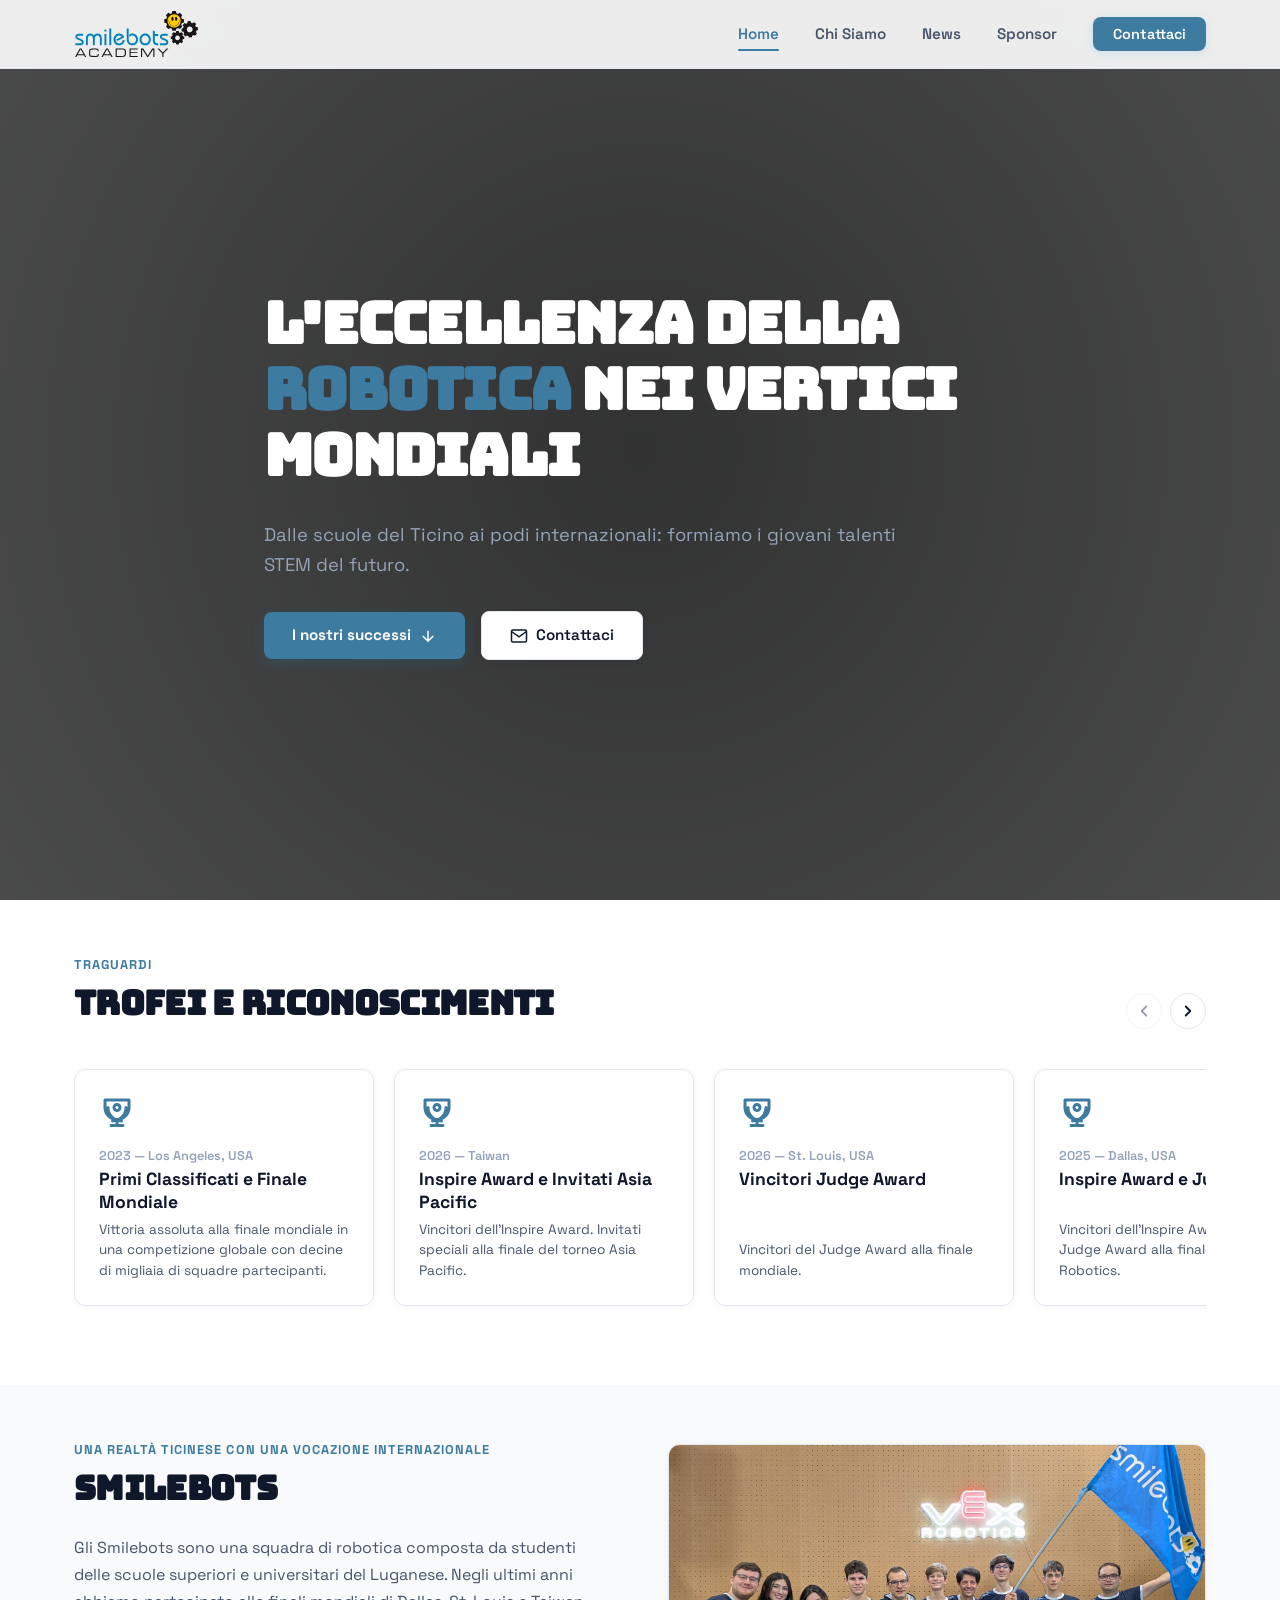
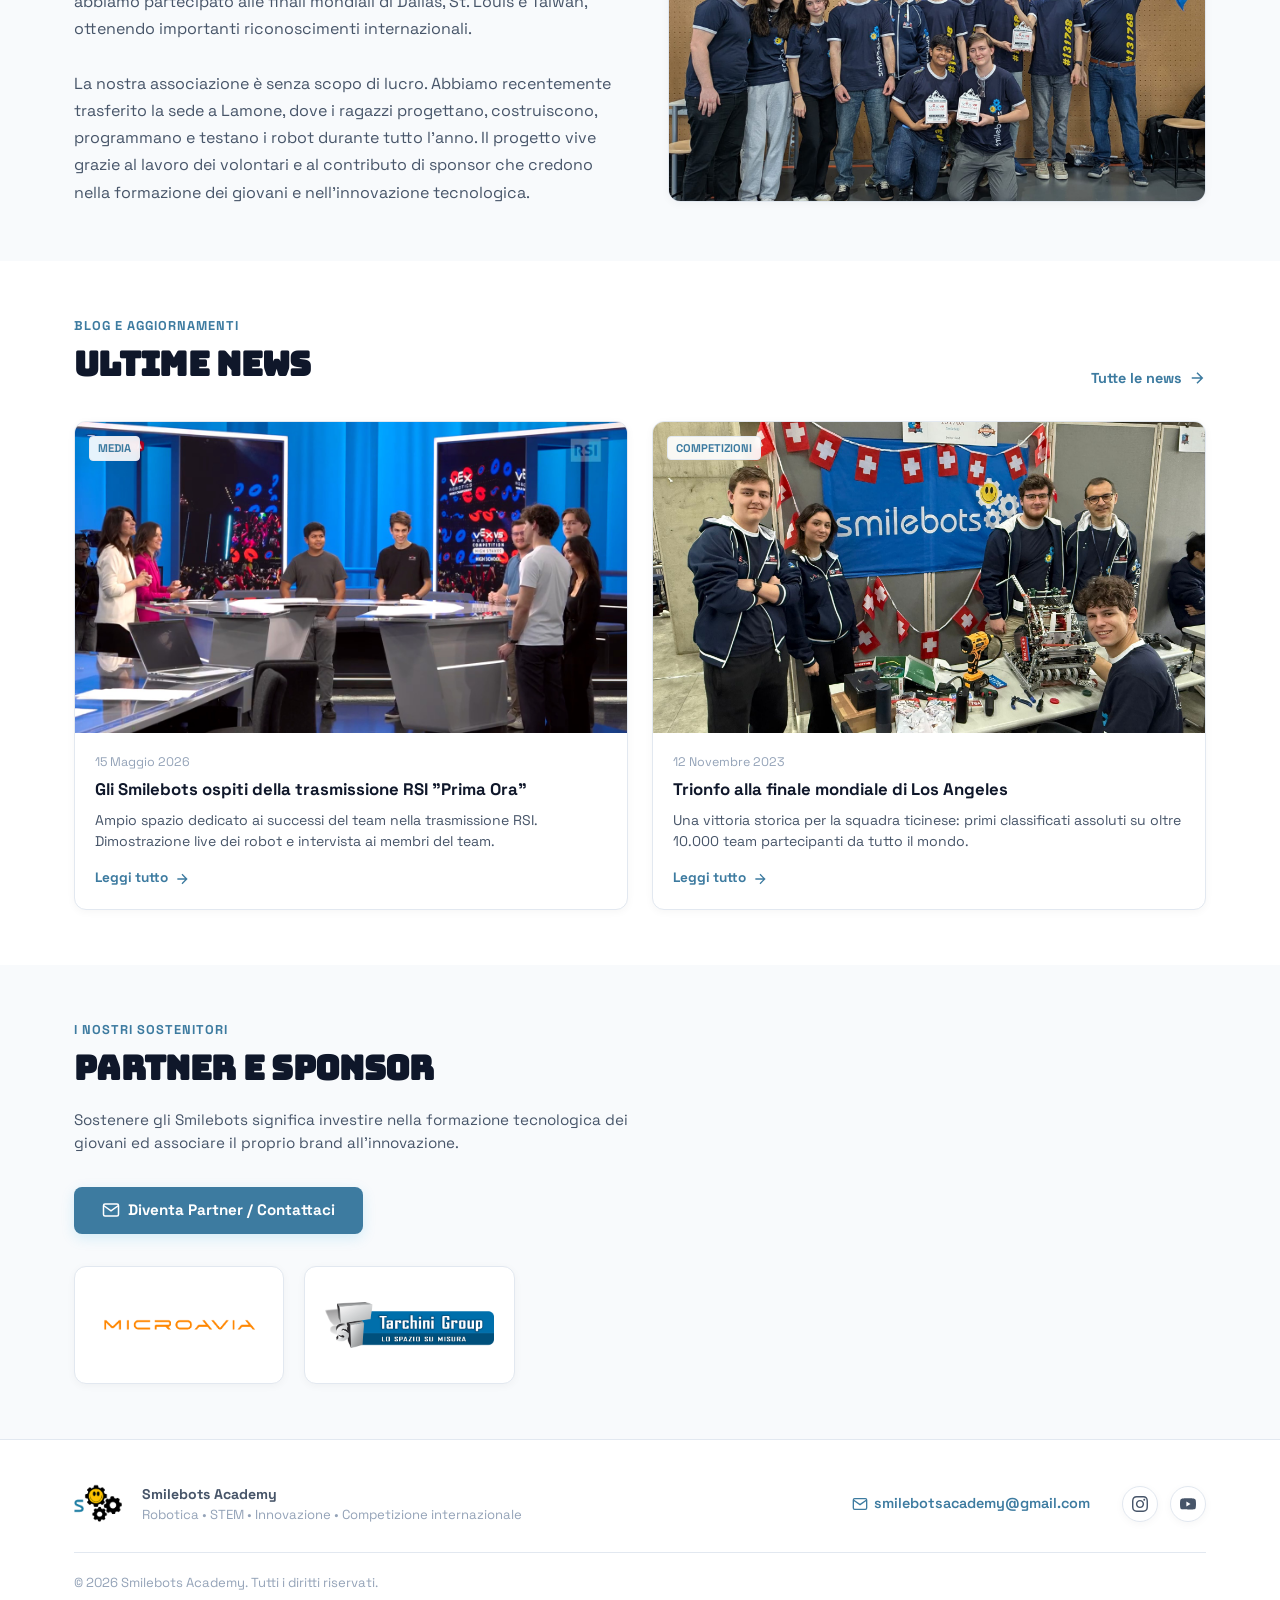
==== index.html @ 6825c9f3 "initial commit" ====
<!-- ==========================================================================================================================================
  ____            _ _      _           _            _                 _                      
 / ___| _ __ ___ (_) | ___| |__   ___ | |_ ___     / \   ___ __ _  __| | ___ _ __ ___  _   _ 
 \___ \| '_ ` _ \| | |/ _ \ '_ \ / _ \| __/ __|   / _ \ / __/ _` |/ _` |/ _ \ '_ ` _ \| | | |
  ___) | | | | | | | |  __/ |_) | (_) | |_\__ \  / ___ \ (_| (_| | (_| |  __/ | | | | | |_| |
 |____/|_| |_| |_|_|_|\___|_.__/ \___/ \__|___/ /_/   \_\___\__,_|\__,_|\___|_| |_| |_|\__, |
                                                                                       |___/ 
                                                                                                                                                  
======================================================================================================== DESIGN | © Smilebots Academy ========= -->

<!DOCTYPE html>
<html lang="it">
<head>
  <meta charset="UTF-8">
  <meta name="viewport" content="width=device-width, initial-scale=1.0">
  <title>Smilebots Academy</title>
  <meta name="description" content="Accademia di robotica competitiva e formazione STEM in Ticino, Svizzera. Campioni mondiali VEX Robotics.">
  <link rel="stylesheet" href="style/style.css">
  <link rel="preconnect" href="https://fonts.googleapis.com">
  <link rel="preconnect" href="https://fonts.gstatic.com" crossorigin>
  <link href="https://fonts.googleapis.com/css2?family=Bungee&family=Space+Grotesk:wght@300..700&display=swap" rel="stylesheet">
</head>
<body data-page="home">

  <!-- Header Navigation -->
  <header class="header">
    <div class="container nav-container">
      <a href="/" class="logo">
        <img src="src/smilebots_academy_logo.svg" alt="Smilebots Academy Logo" class="header-logo-img" />
      </a>

      <nav>
        <ul class="nav-menu">
          <li><a href="/" class="nav-link active">Home</a></li>
          <li><a href="#chi-siamo" class="nav-link">Chi Siamo</a></li>
          <li><a href="/news" class="nav-link">News</a></li>
          <li><a href="#sponsors" class="nav-link">Sponsor</a></li>
          <li><a href="mailto:smilebotsacademy@gmail.com" class="nav-cta">Contattaci</a></li>
        </ul>
      </nav>

      <button class="mobile-toggle" aria-label="Menu">
        <span></span>
        <span></span>
        <span></span>
      </button>
    </div>
  </header>

  <!-- Hero -->
  <section class="hero">
    <div class="hero-video-wrapper">
      <video class="hero-video" autoplay loop muted playsinline poster="data:image/svg+xml;charset=UTF-8,%3Csvg xmlns='http://www.w3.org/2000/svg' width='1920' height='1080' viewBox='0 0 1920 1080'%3E%3Crect width='1920' height='1080' fill='%23f8fafc'/%3E%3C/svg%3E">
        <source src="/src/video/smilebots_hero.mp4" type="video/mp4">
      </video>
      <div class="hero-overlay"></div>
    </div>

    <div class="container hero-content">
      <h1 class="hero-title">
        L'eccellenza della <span class="highlight">Robotica</span> nei vertici mondiali
      </h1>
      <p class="hero-description">
        Dalle scuole del Ticino ai podi internazionali: formiamo i giovani talenti STEM del futuro.
      </p>
      <div class="hero-actions">
        <a href="#achievements" class="btn-primary">
          I nostri successi
          <svg viewBox="0 0 24 24" width="18" height="18" fill="none" stroke="currentColor" stroke-width="2"><path d="M12 5v14M5 12l7 7 7-7"/></svg>
        </a>
        <a href="mailto:smilebotsacademy@gmail.com" class="btn-secondary" style="display: inline-flex; align-items: center; gap: 8px;">
          <svg viewBox="0 0 24 24" width="18" height="18" fill="none" stroke="currentColor" stroke-width="2"><path d="M4 4h16c1.1 0 2 .9 2 2v12c0 1.1-.9 2-2 2H4c-1.1 0-2-.9-2-2V6c0-1.1.9-2 2-2z"/><polyline points="22,6 12,13 2,6"/></svg>
          Contattaci
        </a>
      </div>
    </div>
  </section>

  <!-- Achievements section -->
  <section id="achievements" class="section">
    <div class="container">
      <div class="section-header">
        <span class="section-subtitle">Traguardi</span>
        <div class="section-title-wrap">
          <h2 class="section-title">Trofei e Riconoscimenti</h2>
          <div class="achievements-nav">
            <button class="achievements-arrow-btn" id="achievements-prev" aria-label="Scorri a sinistra" title="Precedente">
              <svg viewBox="0 0 24 24" width="18" height="18" fill="none" stroke="currentColor" stroke-width="2.5" stroke-linecap="round" stroke-linejoin="round"><path d="M15 18l-6-6 6-6"/></svg>
            </button>
            <button class="achievements-arrow-btn" id="achievements-next" aria-label="Scorri a destra" title="Successivo">
              <svg viewBox="0 0 24 24" width="18" height="18" fill="none" stroke="currentColor" stroke-width="2.5" stroke-linecap="round" stroke-linejoin="round"><path d="M9 18l6-6-6-6"/></svg>
            </button>
          </div>
        </div>
      </div>

      <div class="achievements-scroll-wrapper">
        <div class="achievements-track" id="achievements-track">
          <!-- Dynamic rendering from content/results.json -->
          <p style="color: var(--text-muted);">Caricamento risultati in corso...</p>
        </div>
      </div>
    </div>
  </section>

  <!-- About section -->
  <section id="chi-siamo" class="section" style="background: var(--bg-subtle);">
    <div class="container">
      <div class="about-grid">
        <div class="about-content">
          <span class="section-subtitle">Una realtà ticinese con una vocazione internazionale</span>
          <h2 class="section-title">Smilebots</h2>
          <p class="about-description">
            Gli Smilebots sono una squadra di robotica composta da studenti delle scuole superiori e universitari del Luganese. Negli ultimi anni abbiamo partecipato alle finali mondiali di Dallas, St. Louis e Taiwan, ottenendo importanti riconoscimenti internazionali.<br><br>La nostra associazione è senza scopo di lucro. Abbiamo recentemente trasferito la sede a Lamone, dove i ragazzi progettano, costruiscono, programmano e testano i robot durante tutto l'anno. Il progetto vive grazie al lavoro dei volontari e al contributo di sponsor che credono nella formazione dei giovani e nell'innovazione tecnologica.
          </p>
        </div>
        <div class="about-image-wrap">
          <img src="src/team_photo.jpg" alt="Smilebots Team" class="about-image" loading="lazy">
        </div>
      </div>
    </div>
  </section>

  <!-- News section -->
  <section id="news" class="section">
    <div class="container">
      <div class="section-header">
        <span class="section-subtitle">Blog e Aggiornamenti</span>
        <div class="section-title-wrap">
          <h2 class="section-title">Ultime News</h2>
          <a href="/news" class="section-link">
            Tutte le news
            <svg viewBox="0 0 24 24" width="18" height="18" fill="none" stroke="currentColor" stroke-width="2"><path d="M5 12h14M12 5l7 7-7 7"/></svg>
          </a>
        </div>
      </div>

      <div class="news-grid" id="news-grid">
        <!-- Dynamic rendering from content/news.json (Max 3) -->
        <p style="color: var(--text-muted);">Caricamento notizie...</p>
      </div>
    </div>
  </section>

  <!-- Sponsors section -->
  <section id="sponsors" class="section" style="background: var(--bg-subtle);">
    <div class="container">
      <div class="section-header">
        <span class="section-subtitle">I Nostri Sostenitori</span>
        <h2 class="section-title">Partner e Sponsor</h2>
        <p style="color: var(--text-muted); max-width: 580px; margin: 1rem 0 2rem 0; font-size: 0.95rem;">
          Sostenere gli Smilebots significa investire nella formazione tecnologica dei giovani ed associare il proprio brand all'innovazione.
        </p>
        <a href="mailto:smilebotsacademy@gmail.com" class="btn-primary" style="display: inline-flex; align-items: center; gap: 8px;">
          <svg viewBox="0 0 24 24" width="18" height="18" fill="none" stroke="currentColor" stroke-width="2"><path d="M4 4h16c1.1 0 2 .9 2 2v12c0 1.1-.9 2-2 2H4c-1.1 0-2-.9-2-2V6c0-1.1.9-2 2-2z"/><polyline points="22,6 12,13 2,6"/></svg>
          Diventa Partner / Contattaci
        </a>
      </div>

      <div class="sponsors-grid" id="sponsors-grid">
        <!-- Dynamic rendering from content/sponsors.json -->
        <p style="color: var(--text-muted); text-align: center; grid-column: 1/-1;">Caricamento sponsor...</p>
      </div>
    </div>
  </section>

  <!-- Footer -->
  <footer id="contatti" class="footer">
    <div class="container">
      <div class="footer-content">
        <div class="footer-left">
          <img src="src/smilebots_academy_logo_s.png" alt="Smilebots Academy Logo" class="footer-logo-img" />
          <div class="footer-info">
            <p><strong>Smilebots Academy</strong></p>
            <p style="font-size: 0.82rem; color: var(--text-dim);">Robotica • STEM • Innovazione • Competizione internazionale</p>
          </div>
        </div>

        <div class="footer-right">
          <a href="mailto:smilebotsacademy@gmail.com" style="display:inline-flex; align-items:center; gap:6px; font-weight:600; font-size:0.9rem; color:var(--primary-blue); margin-right:1rem;">
            <svg viewBox="0 0 24 24" width="16" height="16" fill="none" stroke="currentColor" stroke-width="2"><path d="M4 4h16c1.1 0 2 .9 2 2v12c0 1.1-.9 2-2 2H4c-1.1 0-2-.9-2-2V6c0-1.1.9-2 2-2z"/><polyline points="22,6 12,13 2,6"/></svg>
            smilebotsacademy@gmail.com
          </a>

          <div class="social-icons">
            <a href="https://www.instagram.com/smilebots_13176a/" target="_blank" rel="noopener" class="social-icon" aria-label="Instagram" title="Instagram">
              <svg viewBox="0 0 24 24"><path d="M12 2.163c3.204 0 3.584.012 4.85.07 3.252.148 4.771 1.691 4.919 4.919.058 1.265.069 1.645.069 4.849 0 3.205-.012 3.584-.069 4.849-.149 3.225-1.664 4.771-4.919 4.919-1.266.058-1.644.07-4.85.07-3.204 0-3.584-.012-4.849-.07-3.26-.149-4.771-1.699-4.919-4.92-.058-1.265-.07-1.644-.07-4.849 0-3.204.013-3.583.07-4.849.149-3.227 1.664-4.771 4.919-4.919 1.266-.057 1.645-.069 4.849-.069zm0-2.163c-3.259 0-3.667.014-4.947.072-4.358.2-6.78 2.618-6.98 6.98-.059 1.281-.073 1.689-.073 4.948 0 3.259.014 3.668.072 4.948.2 4.358 2.618 6.78 6.98 6.98 1.281.058 1.689.072 4.948.072 3.259 0 3.668-.014 4.948-.072 4.354-.2 6.782-2.618 6.979-6.98.059-1.28.073-1.689.073-4.948 0-3.259-.014-3.667-.072-4.947-.196-4.354-2.617-6.78-6.979-6.98-1.281-.059-1.69-.073-4.949-.073zm0 5.838c-3.403 0-6.162 2.759-6.162 6.162s2.759 6.163 6.162 6.163 6.162-2.759 6.162-6.163c0-3.403-2.759-6.162-6.162-6.162zm0 10.162c-2.209 0-4-1.79-4-4 0-2.209 1.791-4 4-4s4 1.791 4 4c0 2.21-1.791 4-4 4zm6.406-11.845c-.796 0-1.441.645-1.441 1.44s.645 1.44 1.441 1.44c.795 0 1.439-.645 1.439-1.44s-.644-1.44-1.439-1.44z"/></svg>
            </a>
            <a href="https://www.youtube.com/@smilebots4177" target="_blank" rel="noopener" class="social-icon" aria-label="YouTube" title="YouTube">
              <svg viewBox="0 0 24 24"><path d="M23.498 6.186a3.016 3.016 0 0 0-2.122-2.136C19.505 3.545 12 3.545 12 3.545s-7.505 0-9.377.505A3.017 3.017 0 0 0 .502 6.186C0 8.07 0 12 0 12s0 3.93.502 5.814a3.016 3.016 0 0 0 2.122 2.136c1.871.505 9.376.505 9.376.505s7.505 0 9.377-.505a3.015 3.015 0 0 0 2.122-2.136C24 15.93 24 12 24 12s0-3.93-.502-5.814zM9.545 15.568V8.432L15.818 12l-6.273 3.568z"/></svg>
            </a>
          </div>
        </div>
      </div>

      <div class="footer-bottom">
        <p>© <span id="copyright-year">2026</span> Smilebots Academy. Tutti i diritti riservati.</p>
      </div>
    </div>
  </footer>

  <!-- News Popup Modal -->
  <dialog id="news-modal" class="modal-dialog">
    <div class="modal-content">
      <button class="modal-close-btn" aria-label="Chiudi">&times;</button>
      <img id="modal-img" src="" alt="" class="modal-header-img" />
      <div class="modal-body">
        <div class="modal-meta">
          <span id="modal-category" class="modal-tag"></span>
          <span id="modal-date" class="modal-date"></span>
        </div>
        <h2 id="modal-title" class="modal-title"></h2>
        <div id="modal-text" class="modal-text"></div>
      </div>
    </div>
  </dialog>

  <script src="scripts/main.js"></script>
</body>
</html>
---- style/style.css ----
:root {
  --primary-blue: #3d7ba0;
  --primary-blue-glow: rgba(0, 163, 224, 0.15);
  
  --bg-page: #ffffff;
  --bg-subtle: #f8fafc;
  --bg-card: #ffffff;
  --bg-nav: rgba(255, 255, 255, 0.9);
  
  --text-main: #0f172a;
  --text-muted: #475569;
  --text-dim: #94a3b8;
  
  --border-color: #e2e8f0;
  --border-highlight: #00a3e0;
  --shadow-sm: 0 2px 8px rgba(0, 0, 0, 0.04);
  --shadow-md: 0 6px 16px rgba(0, 0, 0, 0.06);
  
  --font-family: 'Space Grotesk', -apple-system, BlinkMacSystemFont, "Segoe UI", Roboto, Helvetica, Arial, sans-serif;
  --title-font: 'Bungee', -apple-system, BlinkMacSystemFont, "Segoe UI", Roboto, Helvetica, Arial, sans-serif;
  --transition-fast: 0.2s cubic-bezier(0.16, 1, 0.3, 1);
  --transition-normal: 0.3s cubic-bezier(0.16, 1, 0.3, 1);
  --radius-sm: 8px;
  --radius-md: 12px;
  --radius-lg: 20px;
  --container-max: 1180px;
}

*, *::before, *::after {
  box-sizing: border-box;
  margin: 0;
  padding: 0;
}

html {
  scroll-behavior: smooth;
  font-family: var(--font-family);
  background-color: var(--bg-page);
  color: var(--text-main);
  line-height: 1.5;
  -webkit-font-smoothing: antialiased;
}

body {
  min-height: 100vh;
  display: flex;
  flex-direction: column;
  overflow-x: hidden;
}

body.modal-open {
  overflow: hidden;
}

a {
  color: inherit;
  text-decoration: none;
}

img, video {
  max-width: 100%;
  height: auto;
  display: block;
}

button {
  font-family: inherit;
  cursor: pointer;
  border: none;
  background: none;
}

::selection {
  background: var(--primary-blue);
  color: #ffffff;
  text-shadow: none;
}

.container {
  max-width: var(--container-max);
  margin: 0 auto;
  padding: 0 1.5rem;
  width: 100%;
}

/* Header & Navbar */
.header {
  position: fixed;
  top: 0;
  left: 0;
  width: 100%;
  z-index: 1000;
  background: var(--bg-nav);
  backdrop-filter: blur(12px);
  -webkit-backdrop-filter: blur(12px);
  border-bottom: 1px solid var(--border-color);
  transition: all var(--transition-fast);
}

.nav-container {
  display: flex;
  align-items: center;
  justify-content: space-between;
  height: 68px;
}

.header-logo-img {
  height: 48px;
  width: auto;
  object-fit: contain;
}

.nav-menu {
  display: flex;
  align-items: center;
  gap: 2.25rem;
  list-style: none;
}

.nav-link {
  font-size: 0.95rem;
  font-weight: 600;
  color: var(--text-muted);
  transition: color var(--transition-fast);
  padding: 0.5rem 0;
  position: relative;
}

.nav-link:hover,
.nav-link.active {
  color: var(--primary-blue);
}

.nav-link.active::after {
  content: '';
  position: absolute;
  bottom: 0;
  left: 0;
  width: 100%;
  height: 2px;
  background-color: var(--primary-blue);
  border-radius: 2px;
}

.nav-cta {
  padding: 0.5rem 1.25rem;
  border-radius: var(--radius-sm);
  background: var(--primary-blue);
  color: #ffffff;
  font-weight: 600;
  font-size: 0.9rem;
  transition: all var(--transition-fast);
  box-shadow: 0 2px 8px var(--primary-blue-glow);
}

.nav-cta:hover {
  background: #008cc2;
}

/* Mobile Nav Toggle */
.mobile-toggle {
  display: none;
  flex-direction: column;
  gap: 5px;
  padding: 6px;
}

.mobile-toggle span {
  width: 22px;
  height: 2px;
  background-color: var(--text-main);
  border-radius: 2px;
}

/* Hero section */
.hero {
  position: relative;
  min-height: 100vh;
  display: flex;
  align-items: center;
  justify-content: center;
  padding: 100px 0 50px;
  overflow: hidden;
  background-color: var(--bg-subtle);
}

.hero-video-wrapper {
  position: absolute;
  top: 0;
  left: 0;
  width: 100%;
  height: 100%;
  z-index: 1;
}

.hero-video {
  width: 100%;
  height: 100%;
  object-fit: cover;
}

.hero-overlay {
  position: absolute;
  top: 0;
  left: 0;
  width: 100%;
  height: 100%;
  background: radial-gradient(circle at center, rgba(0, 0, 0, 0.8) 0%, rgba(0, 0, 0, 0.7) 100%);
  z-index: 2;
}

.hero-content {
  position: relative;
  z-index: 3;
  text-align: left;
  max-width: 800px;
  margin: 0 auto;
}

.hero-title {
  font-family: var(--title-font);
  font-size: clamp(2.2rem, 4.5vw, 3.8rem);
  font-weight: 800;
  line-height: 1.15;
  letter-spacing: -0.03em;
  margin-bottom: 1rem;
  color: #ffffff;
}

.hero-title .highlight {
  color: var(--primary-blue);
}

.hero-description {
  font-size: clamp(1rem, 1.8vw, 1.15rem);
  color: var(--text-dim);
  max-width: 640px;
  margin: 2rem 0;
  line-height: 1.6;
}

.hero-actions {
  display: flex;
  align-items: center;
  justify-content: left;
  gap: 1rem;
  flex-wrap: wrap;
}

.btn-primary {
  padding: 0.75rem 1.75rem;
  border-radius: var(--radius-sm);
  background: var(--primary-blue);
  color: #ffffff;
  font-weight: 700;
  font-size: 0.95rem;
  transition: all var(--transition-fast);
  box-shadow: 0 4px 14px var(--primary-blue-glow);
  display: inline-flex;
  align-items: center;
  gap: 8px;
}

.btn-primary:hover {
  transform: translateY(-1px);
  background: #008cc2;
}

.btn-secondary {
  padding: 0.75rem 1.75rem;
  border-radius: var(--radius-sm);
  background: #ffffff;
  color: var(--text-main);
  border: 1px solid var(--border-color);
  font-weight: 600;
  font-size: 0.95rem;
  transition: all var(--transition-fast);
  box-shadow: var(--shadow-sm);
}

.btn-secondary:hover {
  background: var(--bg-subtle);
  transform: translateY(-1px);
  border-color: #cbd5e1;
}

.section {
  padding: 55px 0;
  position: relative;
}

.section-subtitle {
  color: var(--primary-blue);
  font-family: var(--font-family);
  font-size: 0.8rem;
  font-weight: 700;
  text-transform: uppercase;
  letter-spacing: 0.08em;
  margin-bottom: 0.25rem;
  display: block;
}

.section-header, .news-page-header h1 {
  margin-bottom: 2rem;
  font-family: var(--title-font);
}

.section-header p, .section-header a {
  font-family: var(--font-family);
}

.section-title-wrap {
  display: flex;
  align-items: flex-end;
  justify-content: space-between;
  gap: 1.5rem;
  flex-wrap: wrap;
}

.section-title {
  font-size: clamp(1.6rem, 3vw, 2.1rem);
  font-weight: 800;
  letter-spacing: -0.02em;
  color: var(--text-main);
}

.section-link {
  display: inline-flex;
  align-items: center;
  gap: 6px;
  color: var(--primary-blue);
  font-weight: 700;
  font-size: 0.9rem;
  transition: gap var(--transition-fast);
}

.section-link:hover {
  gap: 10px;
}

/* Horizontal achievements scroll section */
.achievements-nav {
  display: flex;
  align-items: center;
  gap: 0.5rem;
}

.achievements-arrow-btn {
  width: 36px;
  height: 36px;
  border-radius: 50%;
  background: var(--bg-card);
  border: 1px solid var(--border-color);
  color: var(--text-main);
  display: flex;
  align-items: center;
  justify-content: center;
  cursor: pointer;
  transition: all var(--transition-fast);
}

.achievements-arrow-btn:hover {
  border-color: var(--border-highlight);
  color: var(--primary-blue);
  background: var(--bg-subtle);
}

.achievements-arrow-btn:active {
  transform: scale(0.94);
}

.achievements-track {
  display: flex;
  gap: 1.25rem;
  overflow-x: auto;
  scroll-snap-type: x mandatory;
  padding: 0.5rem 0.25rem 1.5rem;
  scrollbar-width: thin;
  scrollbar-color: var(--primary-blue) transparent;
}

.achievements-track::-webkit-scrollbar {
  height: 6px;
}

.achievements-track::-webkit-scrollbar-track {
  background: #f1f5f9;
  border-radius: 10px;
}

.achievements-track::-webkit-scrollbar-thumb {
  background: var(--primary-blue);
  border-radius: 10px;
}

.achievement-card {
  flex: 0 0 300px;
  scroll-snap-align: start;
  background: var(--bg-card);
  border: 1px solid var(--border-color);
  border-radius: var(--radius-md);
  padding: 1.5rem;
  display: flex;
  flex-direction: column;
  justify-content: space-between;
  box-shadow: var(--shadow-sm);
  transition: all var(--transition-fast);
}

.achievement-icon {
  width: 40px;
  height: 40px;
  color: var(--primary-blue);
  margin-bottom: 0.75rem;
}

.achievement-year {
  font-size: 0.8rem;
  color: var(--text-dim);
  font-weight: 600;
  margin-bottom: 0.2rem;
}

.achievement-title {
  font-size: 1.1rem;
  font-weight: 700;
  margin-bottom: 0.4rem;
  color: var(--text-main);
  line-height: 1.3;
}

.achievement-desc {
  font-size: 0.85rem;
  color: var(--text-muted);
  line-height: 1.5;
}

/* About / Academy section */
.about-grid {
  display: grid;
  grid-template-columns: 1fr 1fr;
  gap: 3.5rem;
  align-items: center;
}

.about-content {
  display: flex;
  flex-direction: column;
}

.about-content .section-title {
  font-family: var(--title-font);
  margin-bottom: 1.25rem;
}

.about-description {
  font-size: 1rem;
  color: var(--text-muted);
  line-height: 1.7;
}

.about-image-wrap {
  position: relative;
  border-radius: var(--radius-md);
  overflow: hidden;
  box-shadow: var(--shadow-sm);
  border: 1px solid var(--border-color);
  aspect-ratio: 3 / 2;
}

.about-image {
  width: 100%;
  height: 100%;
  object-fit: cover;
  transition: transform var(--transition-normal);
}

/* News section Cards */
.news-grid {
  display: grid;
  grid-template-columns: repeat(auto-fit, minmax(300px, 1fr));
  gap: 1.5rem;
}

.news-card {
  background: var(--bg-card);
  border: 1px solid var(--border-color);
  border-radius: var(--radius-md);
  overflow: hidden;
  display: flex;
  flex-direction: column;
  cursor: pointer;
  box-shadow: var(--shadow-sm);
  transition: all var(--transition-fast);
}

.news-card:hover {
  transform: translateY(-4px);
}

.news-card-img-wrap {
  width: 100%;
  aspect-ratio: 16 / 9;
  overflow: hidden;
  position: relative;
  background-color: #f1f5f9;
}

.news-card-img {
  width: 100%;
  height: 100%;
  object-fit: cover;
  transition: transform var(--transition-normal);
}

.news-card-category {
  position: absolute;
  top: 0.85rem;
  left: 0.85rem;
  background: rgba(255, 255, 255, 0.9);
  backdrop-filter: blur(4px);
  border: 1px solid var(--border-color);
  color: var(--primary-blue);
  font-size: 0.7rem;
  font-weight: 700;
  padding: 3px 8px;
  border-radius: 4px;
  text-transform: uppercase;
}

.news-card-body {
  padding: 1.25rem;
  display: flex;
  flex-direction: column;
  flex-grow: 1;
}

.news-card-date {
  font-size: 0.78rem;
  color: var(--text-dim);
  margin-bottom: 0.4rem;
}

.news-card-title {
  font-size: 1.05rem;
  font-weight: 700;
  color: var(--text-main);
  margin-bottom: 0.6rem;
  line-height: 1.35;
  display: -webkit-box;
  line-clamp: 2;
  -webkit-line-clamp: 2;
  -webkit-box-orient: vertical;
  overflow: hidden;
}

.news-card-excerpt {
  font-size: 0.88rem;
  color: var(--text-muted);
  line-height: 1.5;
  margin-bottom: 1rem;
  display: -webkit-box;
  line-clamp: 3;
  -webkit-line-clamp: 3;
  -webkit-box-orient: vertical;
  overflow: hidden;
  flex-grow: 1;
}

.news-card-readmore {
  display: inline-flex;
  align-items: center;
  gap: 6px;
  font-size: 0.85rem;
  font-weight: 700;
  color: var(--primary-blue);
}

/* Modal Article Popup */
.modal-dialog {
  border: none;
  background: transparent;
  padding: 1rem;
  max-width: 680px;
  width: 100%;
  margin: auto;
}

.modal-dialog::backdrop {
  background: rgba(15, 23, 42, 0.6);
  backdrop-filter: blur(6px);
  -webkit-backdrop-filter: blur(6px);
}

.modal-content {
  background: #ffffff;
  border: 1px solid var(--border-color);
  border-radius: var(--radius-lg);
  overflow: hidden;
  box-shadow: 0 20px 40px rgba(0, 0, 0, 0.2);
  position: relative;
  color: var(--text-main);
  max-height: 85vh;
  display: flex;
  flex-direction: column;
}

.modal-header-img {
  width: 100%;
  max-height: 280px;
  object-fit: cover;
  background-color: #f1f5f9;
}

.modal-close-btn {
  position: absolute;
  top: 0.85rem;
  right: 0.85rem;
  width: 34px;
  height: 34px;
  border-radius: 50%;
  background: rgba(255, 255, 255, 0.9);
  border: 1px solid var(--border-color);
  color: var(--text-main);
  display: flex;
  align-items: center;
  justify-content: center;
  font-size: 1.25rem;
  transition: all var(--transition-fast);
  z-index: 10;
}

.modal-close-btn:hover {
  background: var(--primary-blue);
  color: #ffffff;
  border-color: var(--primary-blue);
}

.modal-body {
  padding: 1.75rem;
  overflow-y: auto;
}

.modal-meta {
  display: flex;
  align-items: center;
  gap: 0.75rem;
  margin-bottom: 0.75rem;
}

.modal-tag {
  background: rgba(0, 163, 224, 0.1);
  color: var(--primary-blue);
  font-size: 0.75rem;
  font-weight: 700;
  padding: 3px 10px;
  border-radius: 12px;
}

.modal-date {
  font-size: 0.8rem;
  color: var(--text-dim);
}

.modal-title {
  font-size: 1.45rem;
  font-weight: 800;
  line-height: 1.3;
  margin-bottom: 1rem;
  color: var(--text-main);
}

.modal-text {
  font-size: 0.95rem;
  color: var(--text-muted);
  line-height: 1.65;
  white-space: pre-line;
}

.modal-text p {
  margin-bottom: 1rem;
}

.modal-text p:last-child {
  margin-bottom: 0;
}

.modal-text a {
  color: var(--primary-blue);
  text-decoration: underline;
  font-weight: 600;
  transition: color var(--transition-fast);
}

.modal-text a:hover {
  color: #008cc2;
}

.modal-text img,
.modal-text video {
  max-width: 100%;
  height: auto;
  border-radius: var(--radius-sm);
  margin: 1rem 0;
  display: block;
  box-shadow: var(--shadow-sm);
}

.modal-text ul,
.modal-text ol {
  margin: 0.75rem 0 1rem 1.5rem;
}

.modal-text li {
  margin-bottom: 0.25rem;
}

/* Sponsors Grid */
.sponsors-grid {
  display: grid;
  grid-template-columns: repeat(auto-fill, minmax(180px, 1fr));
  gap: 1.25rem;
}

.sponsor-card {
  background: var(--bg-card);
  border: 1px solid var(--border-color);
  border-radius: var(--radius-md);
  padding: 1.25rem;
  display: flex;
  flex-direction: column;
  align-items: center;
  justify-content: center;
  transition: all var(--transition-fast);
  aspect-ratio: 16 / 9;
  box-shadow: var(--shadow-sm);
}

.sponsor-card:hover {
  transform: translateY(-2px);
}

.sponsor-card img {
  max-width: 100%;
  max-height: 70px;
  object-fit: contain;
}

.sponsor-card.main-partner {
  grid-column: span 2;
  border-color: rgba(0, 163, 224, 0.3);
  background: var(--bg-subtle);
}

@media (max-width: 640px) {
  .sponsor-card.main-partner {
    grid-column: span 1;
  }
}

/* Footer */
.footer {
  background: var(--bg-page);
  border-top: 1px solid var(--border-color);
  padding: 2.5rem 0 1.5rem;
  margin-top: auto;
}

.footer-content {
  display: flex;
  align-items: center;
  justify-content: space-between;
  flex-wrap: wrap;
  gap: 1.5rem;
  margin-bottom: 1.5rem;
}

.footer-left {
  display: flex;
  align-items: center;
  gap: 1.25rem;
}

.footer-logo-img {
  height: 48px;
  width: auto;
}

.footer-info {
  font-size: 0.88rem;
  color: var(--text-muted);
}

.footer-right {
  display: flex;
  align-items: center;
  gap: 1rem;
}

.social-icons {
  display: flex;
  align-items: center;
  gap: 0.75rem;
}

.social-icon {
  width: 36px;
  height: 36px;
  border-radius: 50%;
  background: #ffffff;
  border: 1px solid var(--border-color);
  display: flex;
  align-items: center;
  justify-content: center;
  color: var(--text-muted);
  transition: all var(--transition-fast);
  box-shadow: var(--shadow-sm);
}

.social-icon:hover {
  background: var(--primary-blue);
  color: #ffffff;
  border-color: var(--primary-blue);
}

.social-icon svg {
  width: 16px;
  height: 16px;
  fill: currentColor;
}

.footer-bottom {
  border-top: 1px solid var(--border-color);
  padding-top: 1.25rem;
  display: flex;
  align-items: center;
  justify-content: space-between;
  flex-wrap: wrap;
  gap: 0.75rem;
  font-size: 0.82rem;
  color: var(--text-dim);
}

/* News page styles */
.news-page-header {
  padding: 110px 0 35px;
  background: var(--bg-subtle);
  border-bottom: 1px solid var(--border-color);
}

.search-wrapper {
  max-width: 440px;
  margin-top: 1.25rem;
  position: relative;
}

.search-input {
  width: 100%;
  padding: 0.75rem 1.25rem 0.75rem 2.6rem;
  border-radius: var(--radius-sm);
  background: #ffffff;
  border: 1px solid var(--border-color);
  color: var(--text-main);
  font-family: var(--font-family);
  font-size: 0.95rem;
  transition: all var(--transition-fast);
  box-shadow: var(--shadow-sm);
}

.search-input:focus {
  outline: none;
  border-color: var(--primary-blue);
}

.search-icon {
  position: absolute;
  left: 0.85rem;
  top: 50%;
  transform: translateY(-50%);
  color: var(--text-dim);
  pointer-events: none;
}

/* Responsive */
@media (max-width: 768px) {
  .nav-menu {
    position: fixed;
    top: 68px;
    left: 0;
    width: 100%;
    background: #ffffff;
    flex-direction: column;
    padding: 1.5rem;
    gap: 1.25rem;
    border-bottom: 1px solid var(--border-color);
    box-shadow: var(--shadow-md);
    display: none;
  }

  .nav-menu.active {
    display: flex;
  }

  .mobile-toggle {
    display: flex;
  }

  .footer-content {
    flex-direction: column;
    align-items: flex-start;
  }

  .about-grid {
    grid-template-columns: 1fr;
    gap: 2rem;
  }
}
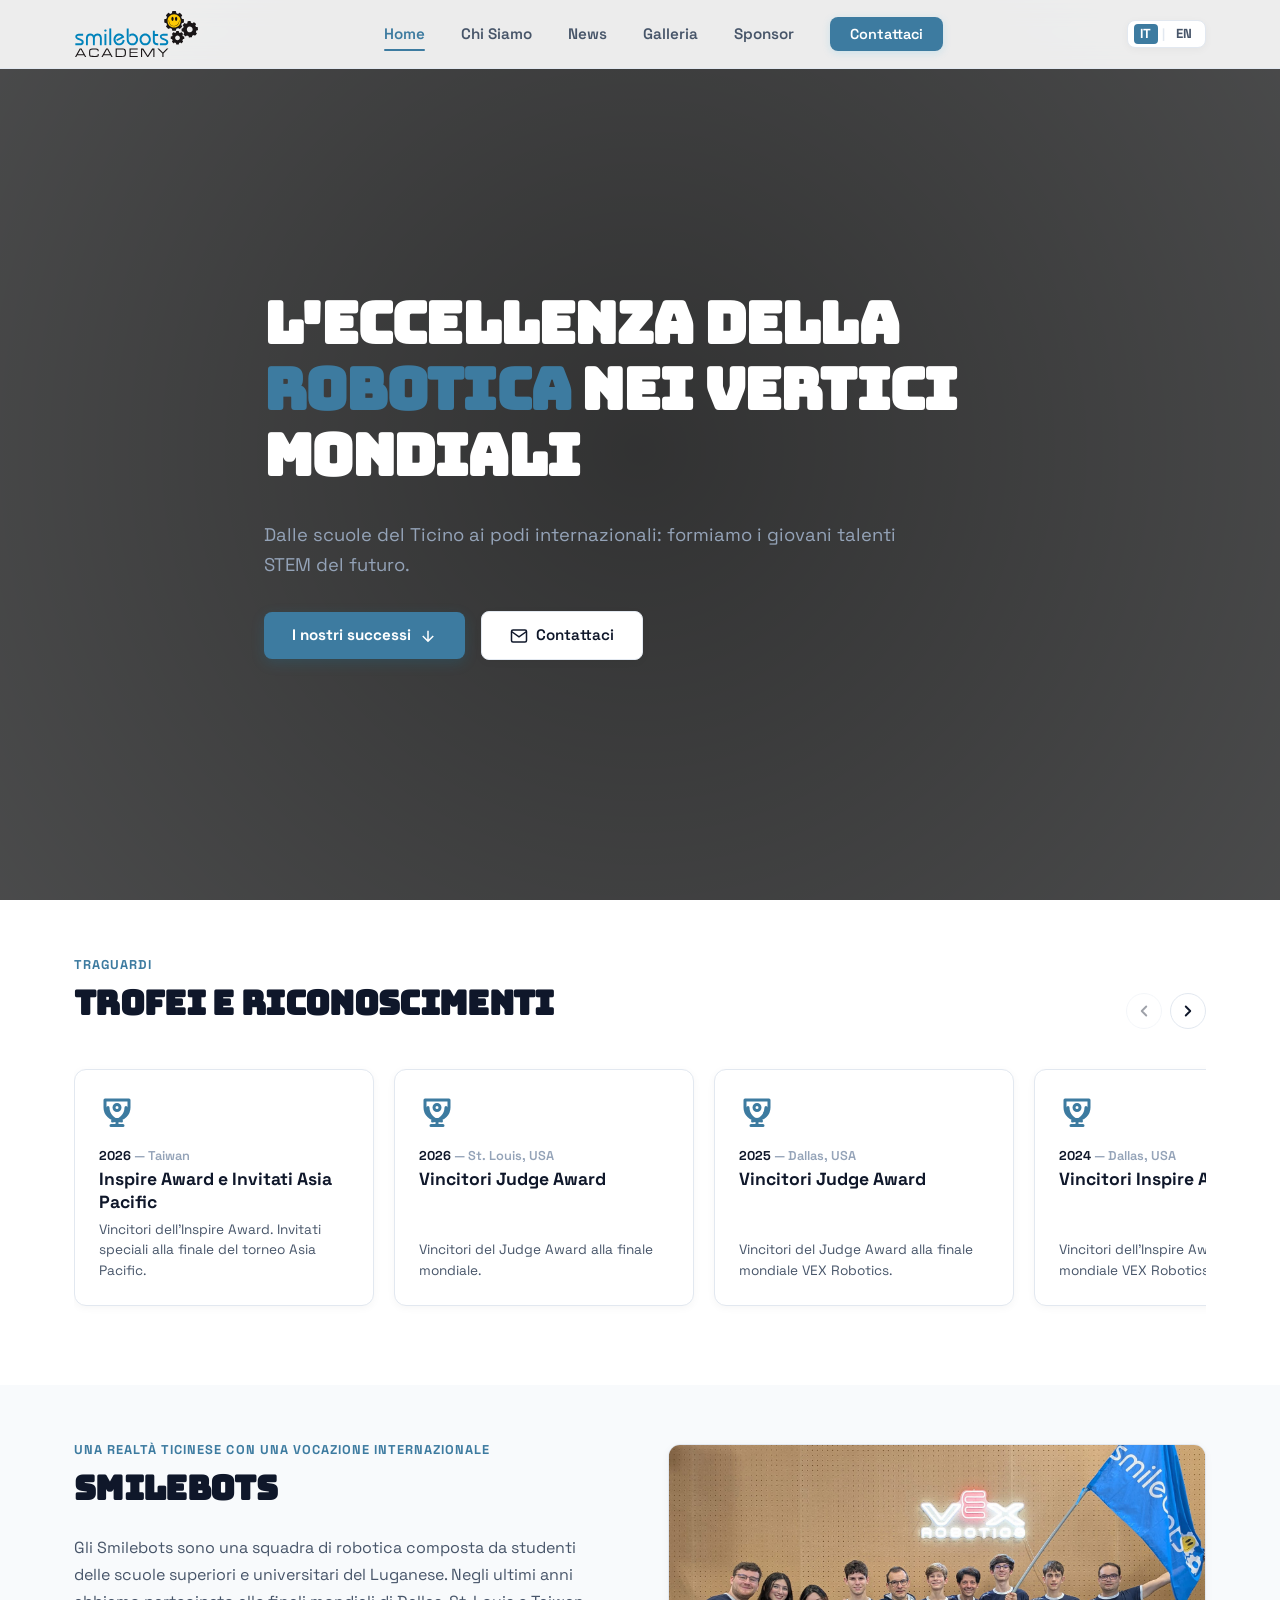
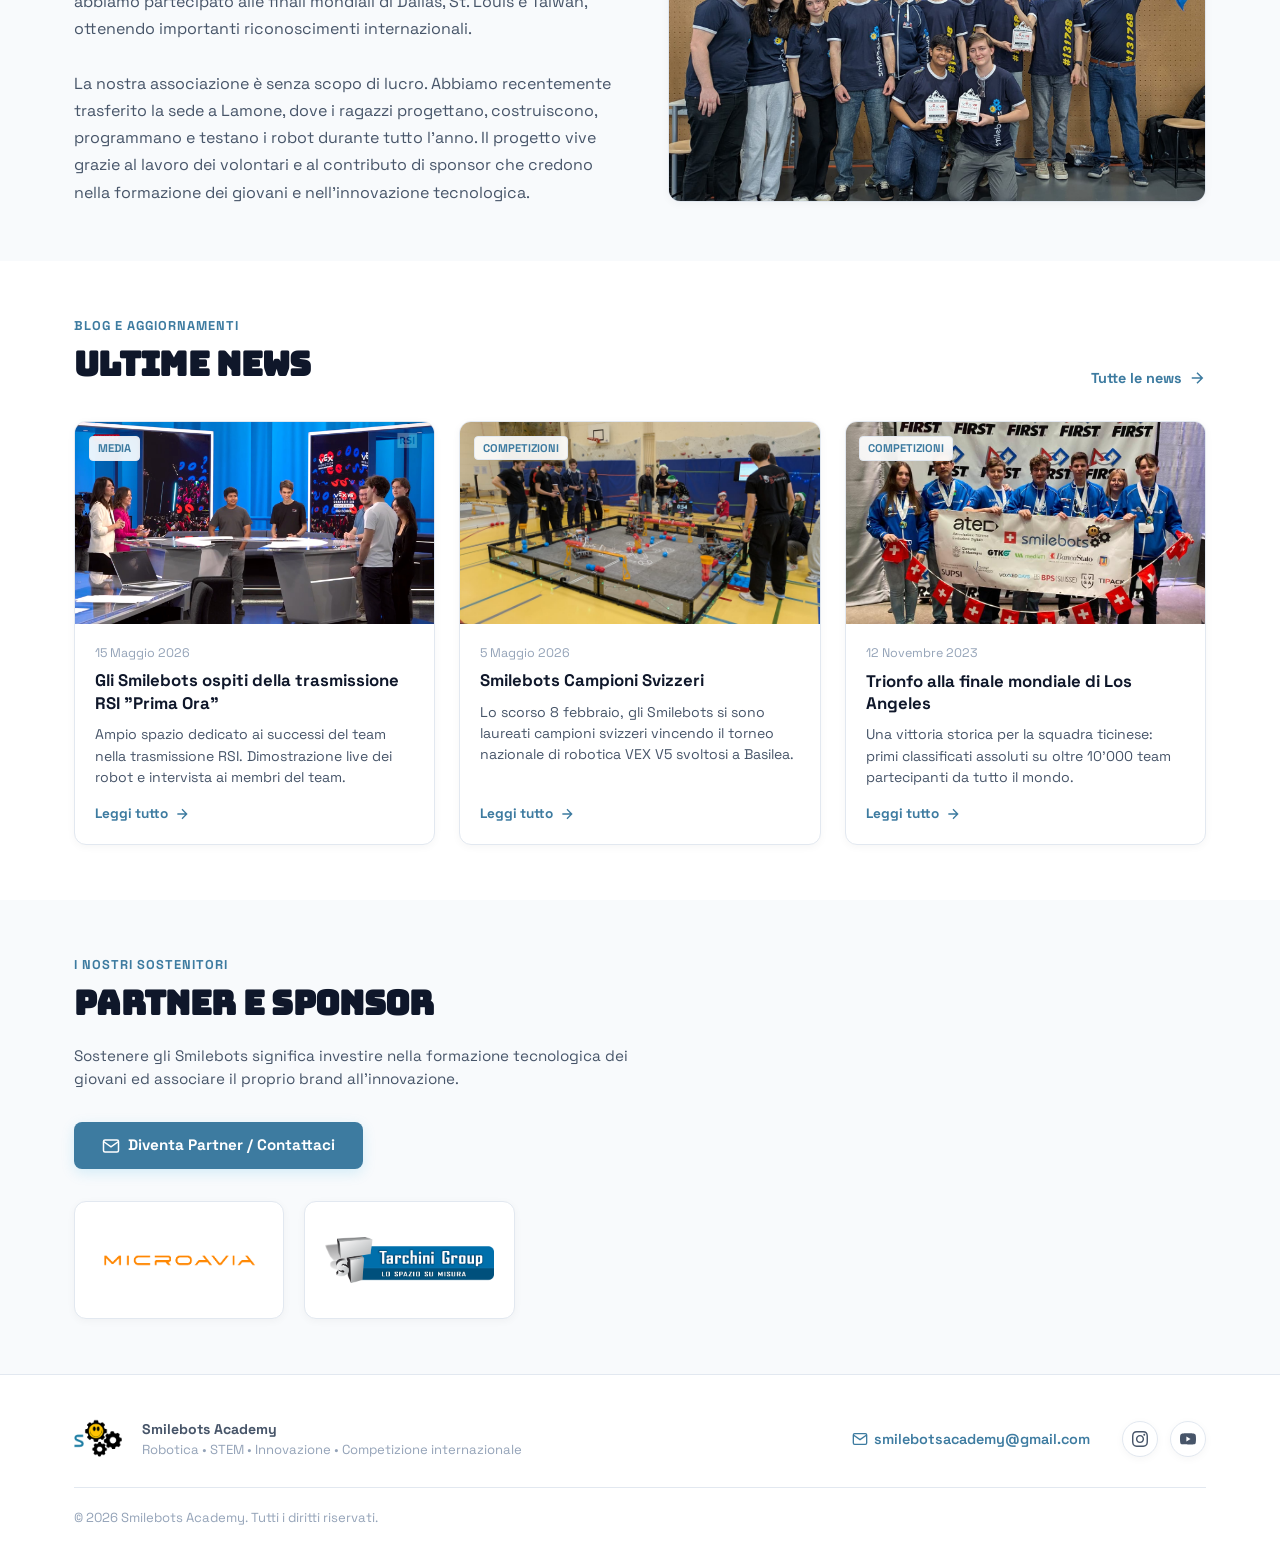
==== commit 73596aae: "implemented photogallery" ====
--- a/index.html
+++ b/index.html
@@ -14,11 +14,55 @@
   <meta charset="UTF-8">
   <meta name="viewport" content="width=device-width, initial-scale=1.0">
   <title>Smilebots Academy</title>
-  <meta name="description" content="Accademia di robotica competitiva e formazione STEM in Ticino, Svizzera. Campioni mondiali VEX Robotics.">
+  <meta name="description" content="Una realtà ticinese con una vocazione internazionale. Accademia di robotica competitiva e formazione STEM in Ticino.">
+  <meta name="robots" content="index, follow, max-image-preview:large, max-snippet:-1, max-video-preview:-1">
+  <link rel="canonical" href="https://smilebots.ch/">
+
+  <!-- Icons -->
+  <link rel="icon" href="/favicon.ico" sizes="any">
+  <link rel="apple-touch-icon" href="/src/smilebots_academy_logo_s.png">
+
+  <!-- Open Graph / Social Media -->
+  <meta property="og:type" content="website">
+  <meta property="og:url" content="https://smilebots.ch/">
+  <meta property="og:title" content="Smilebots Academy">
+  <meta property="og:description" content="Una realtà ticinese con una vocazione internazionale. Accademia di robotica competitiva e formazione STEM in Ticino.">
+  <meta property="og:image" content="https://smilebots.ch/src/team_photo.jpg">
+  <meta property="og:locale" content="it_CH">
+  <meta property="og:site_name" content="Smilebots Academy">
+
+  <!-- Twitter Card -->
+  <meta name="twitter:card" content="summary_large_image">
+  <meta name="twitter:url" content="https://smilebots.ch/">
+  <meta name="twitter:title" content="Smilebots Academy">
+  <meta name="twitter:description" content="Una realtà ticinese con una vocazione internazionale. Accademia di robotica competitiva e formazione STEM in Ticino.">
+  <meta name="twitter:image" content="https://smilebots.ch/src/team_photo.jpg">
+
+  <!-- Google Search Console Verification (Replace YOUR_VERIFICATION_TOKEN with your actual token from Search Console) -->
+  <!-- <meta name="google-site-verification" content="YOUR_VERIFICATION_TOKEN" /> -->
+
+  <!-- Fonts & Styles -->
   <link rel="stylesheet" href="style/style.css">
   <link rel="preconnect" href="https://fonts.googleapis.com">
   <link rel="preconnect" href="https://fonts.gstatic.com" crossorigin>
   <link href="https://fonts.googleapis.com/css2?family=Bungee&family=Space+Grotesk:wght@300..700&display=swap" rel="stylesheet">
+
+  <!-- Structured Data / JSON-LD -->
+  <script type="application/ld+json">
+  {
+    "@context": "https://schema.org",
+    "@type": "EducationalOrganization",
+    "name": "Smilebots Academy",
+    "url": "https://smilebots.ch",
+    "logo": "https://smilebots.ch/src/smilebots_academy_logo_s.png",
+    "image": "https://smilebots.ch/src/team_photo.jpg",
+    "description": "Una realtà ticinese con una vocazione internazionale. Accademia di robotica competitiva e formazione STEM in Ticino.",
+    "sameAs": [
+      "https://www.instagram.com/smilebots_13176a/",
+      "https://www.youtube.com/@smilebots4177"
+    ]
+  }
+  </script>
 </head>
 <body data-page="home">
 
@@ -34,16 +78,25 @@
           <li><a href="/" class="nav-link active">Home</a></li>
           <li><a href="#chi-siamo" class="nav-link">Chi Siamo</a></li>
           <li><a href="/news" class="nav-link">News</a></li>
+          <li><a href="/photogallery" class="nav-link">Galleria</a></li>
           <li><a href="#sponsors" class="nav-link">Sponsor</a></li>
           <li><a href="mailto:smilebotsacademy@gmail.com" class="nav-cta">Contattaci</a></li>
         </ul>
       </nav>
 
-      <button class="mobile-toggle" aria-label="Menu">
-        <span></span>
-        <span></span>
-        <span></span>
-      </button>
+      <div class="nav-actions">
+        <div class="lang-switcher" aria-label="Language switcher">
+          <a href="/" class="lang-btn active" title="Italiano">IT</a>
+          <span class="lang-divider">|</span>
+          <a href="/index_en" class="lang-btn" title="English">EN</a>
+        </div>
+
+        <button class="mobile-toggle" aria-label="Menu">
+          <span></span>
+          <span></span>
+          <span></span>
+        </button>
+      </div>
     </div>
   </header>
 
--- a/style/style.css
+++ b/style/style.css
@@ -157,6 +157,51 @@
   background: #008cc2;
 }
 
+/* Language Switcher */
+.lang-switcher {
+  display: inline-flex;
+  align-items: center;
+  gap: 4px;
+  background: var(--bg-card);
+  border: 1px solid var(--border-color);
+  border-radius: var(--radius-sm);
+  padding: 3px 6px;
+  font-size: 0.82rem;
+  font-weight: 700;
+  letter-spacing: 0.05em;
+  box-shadow: var(--shadow-sm);
+}
+
+.lang-btn {
+  color: var(--text-muted);
+  text-decoration: none;
+  padding: 2px 6px;
+  border-radius: 4px;
+  transition: all var(--transition-fast);
+  line-height: 1.2;
+}
+
+.lang-btn:hover {
+  color: var(--primary-blue);
+}
+
+.lang-btn.active {
+  color: #ffffff;
+  background: var(--primary-blue);
+}
+
+.lang-divider {
+  color: var(--border-color);
+  font-size: 0.75rem;
+  user-select: none;
+}
+
+.nav-actions {
+  display: flex;
+  align-items: center;
+  gap: 0.75rem;
+}
+
 /* Mobile Nav Toggle */
 .mobile-toggle {
   display: none;
@@ -419,6 +464,11 @@
   color: var(--text-dim);
   font-weight: 600;
   margin-bottom: 0.2rem;
+}
+
+.achievement-year-only {
+  font-weight: 800;
+  color: var(--text-main);
 }
 
 .achievement-title {
@@ -881,8 +931,109 @@
   pointer-events: none;
 }
 
+/* Photogallery Grid */
+.gallery-grid {
+  display: grid;
+  grid-template-columns: repeat(4, 1fr);
+  gap: 1.25rem;
+}
+
+.gallery-item {
+  position: relative;
+  aspect-ratio: 4 / 3;
+  border-radius: var(--radius-md);
+  overflow: hidden;
+  background: var(--bg-card);
+  border: 1px solid var(--border-color);
+  box-shadow: var(--shadow-sm);
+  cursor: pointer;
+  transition: all var(--transition-fast);
+}
+
+.gallery-item:hover {
+  transform: translateY(-4px);
+  box-shadow: var(--shadow-md);
+}
+
+.gallery-img {
+  width: 100%;
+  height: 100%;
+  object-fit: cover;
+  display: block;
+  transition: transform 0.3s ease;
+}
+
+/* Lightbox Modal */
+.lightbox-dialog {
+  border: none;
+  background: transparent;
+  padding: 1.5rem;
+  max-width: 90vw;
+  max-height: 90vh;
+  margin: auto;
+  overflow: visible;
+}
+
+.lightbox-dialog::backdrop {
+  background: rgba(15, 23, 42, 0.6);
+  backdrop-filter: blur(6px);
+  -webkit-backdrop-filter: blur(6px);
+}
+
+.lightbox-content {
+  position: relative;
+  display: flex;
+  align-items: center;
+  justify-content: center;
+}
+
+.lightbox-img {
+  max-width: min(85vw, 1200px);
+  max-height: 85vh;
+  object-fit: contain;
+  border-radius: var(--radius-md);
+  box-shadow: 0 25px 50px -12px rgba(0, 0, 0, 0.5);
+  background: #0f172a;
+}
+
+.lightbox-close-btn {
+  position: absolute;
+  top: -16px;
+  right: -16px;
+  width: 34px;
+  height: 34px;
+  border-radius: 50%;
+  background: rgba(255, 255, 255, 0.9);
+  border: 1px solid var(--border-color);
+  color: var(--text-main);
+  display: flex;
+  align-items: center;
+  justify-content: center;
+  font-size: 1.25rem;
+  cursor: pointer;
+  transition: all var(--transition-fast);
+  z-index: 20;
+}
+
+.lightbox-close-btn:hover {
+  background: var(--primary-blue);
+  color: #ffffff;
+  border-color: var(--primary-blue);
+}
+
 /* Responsive */
+@media (max-width: 992px) {
+  .gallery-grid {
+    grid-template-columns: repeat(3, 1fr);
+  }
+}
+
 @media (max-width: 768px) {
+  .gallery-grid {
+    grid-template-columns: repeat(2, 1fr);
+    gap: 0.85rem;
+  }
+
   .nav-menu {
     position: fixed;
     top: 68px;
@@ -915,3 +1066,9 @@
     gap: 2rem;
   }
 }
+
+@media (max-width: 480px) {
+  .gallery-grid {
+    grid-template-columns: 1fr;
+  }
+}
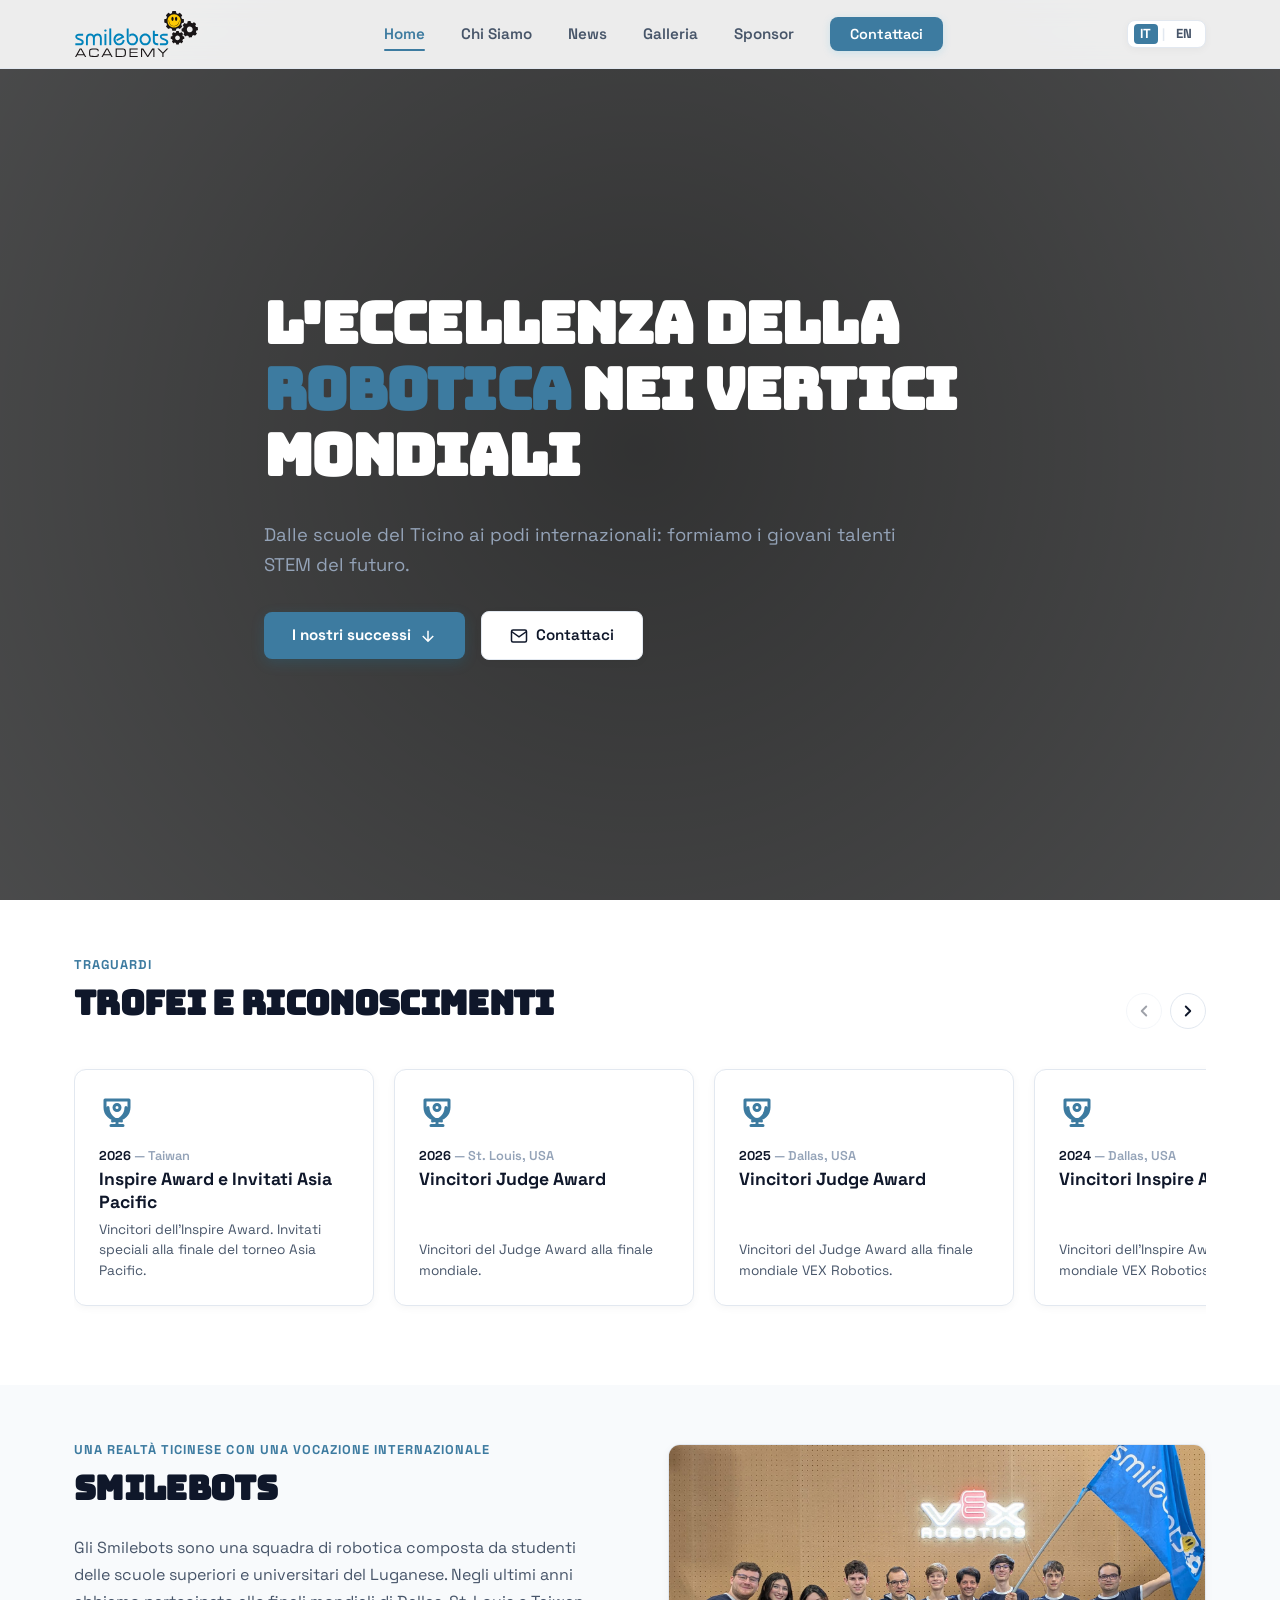
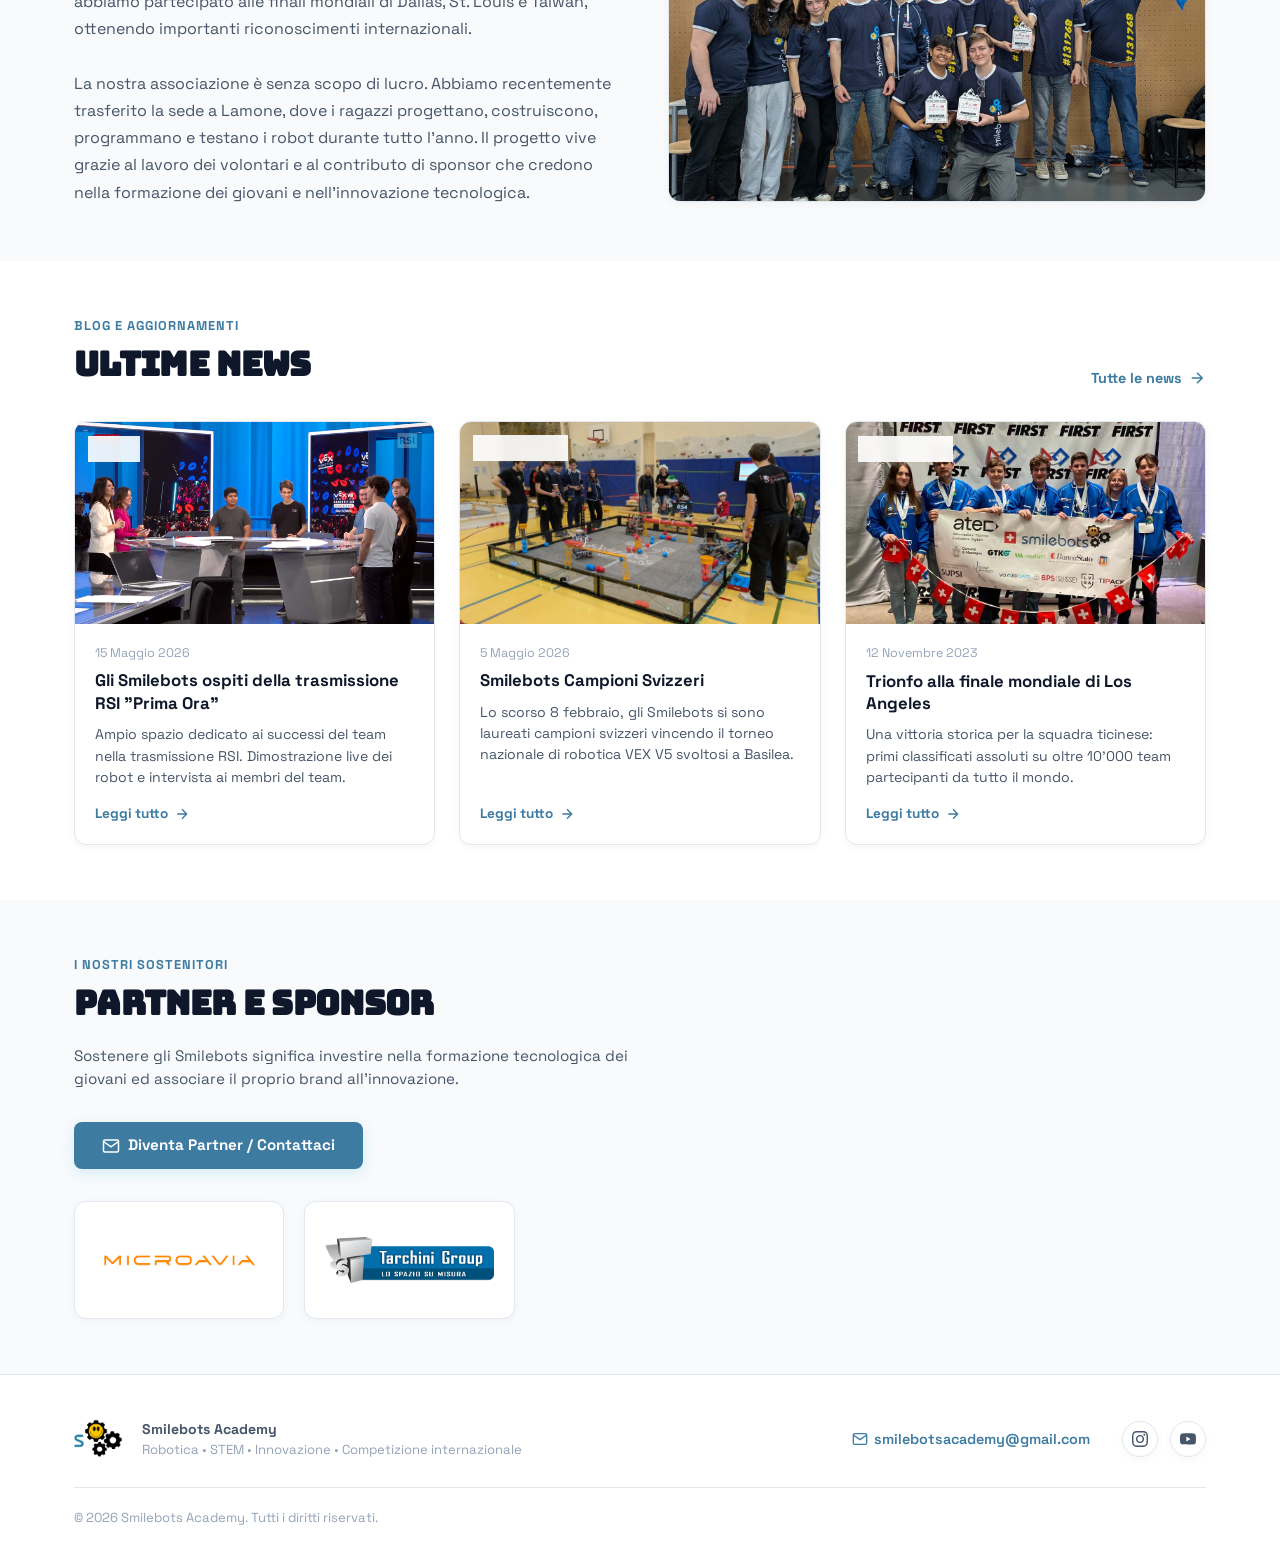
==== commit 218e5156: "unified header for all pages" ====
--- a/index.html
+++ b/index.html
@@ -67,38 +67,7 @@
 <body data-page="home">
 
   <!-- Header Navigation -->
-  <header class="header">
-    <div class="container nav-container">
-      <a href="/" class="logo">
-        <img src="src/smilebots_academy_logo.svg" alt="Smilebots Academy Logo" class="header-logo-img" />
-      </a>
-
-      <nav>
-        <ul class="nav-menu">
-          <li><a href="/" class="nav-link active">Home</a></li>
-          <li><a href="#chi-siamo" class="nav-link">Chi Siamo</a></li>
-          <li><a href="/news" class="nav-link">News</a></li>
-          <li><a href="/photogallery" class="nav-link">Galleria</a></li>
-          <li><a href="#sponsors" class="nav-link">Sponsor</a></li>
-          <li><a href="mailto:smilebotsacademy@gmail.com" class="nav-cta">Contattaci</a></li>
-        </ul>
-      </nav>
-
-      <div class="nav-actions">
-        <div class="lang-switcher" aria-label="Language switcher">
-          <a href="/" class="lang-btn active" title="Italiano">IT</a>
-          <span class="lang-divider">|</span>
-          <a href="/index_en" class="lang-btn" title="English">EN</a>
-        </div>
-
-        <button class="mobile-toggle" aria-label="Menu">
-          <span></span>
-          <span></span>
-          <span></span>
-        </button>
-      </div>
-    </div>
-  </header>
+  <site-header></site-header>
 
   <!-- Hero -->
   <section class="hero">
@@ -268,6 +237,7 @@
     </div>
   </dialog>
 
+  <script src="scripts/header.js"></script>
   <script src="scripts/main.js"></script>
 </body>
 </html>
--- a/style/style.css
+++ b/style/style.css
@@ -948,6 +948,18 @@
   box-shadow: var(--shadow-sm);
   cursor: pointer;
   transition: all var(--transition-fast);
+  animation: fadeInGalleryItem 0.35s ease forwards;
+}
+
+@keyframes fadeInGalleryItem {
+  from {
+    opacity: 0;
+    transform: translateY(8px);
+  }
+  to {
+    opacity: 1;
+    transform: translateY(0);
+  }
 }
 
 .gallery-item:hover {
@@ -1019,6 +1031,58 @@
   background: var(--primary-blue);
   color: #ffffff;
   border-color: var(--primary-blue);
+}
+
+.lightbox-nav-btn {
+  position: absolute;
+  top: 50%;
+  transform: translateY(-50%);
+  width: 34px;
+  height: 34px;
+  border-radius: 50%;
+  background: rgba(255, 255, 255, 0.9);
+  border: 1px solid var(--border-color);
+  color: var(--text-main);
+  display: flex;
+  align-items: center;
+  justify-content: center;
+  cursor: pointer;
+  transition: all var(--transition-fast);
+  box-shadow: var(--shadow-md);
+  z-index: 20;
+}
+
+.lightbox-prev-btn {
+  left: -50px;
+}
+
+.lightbox-next-btn {
+  right: -50px;
+}
+
+.lightbox-nav-btn:hover {
+  background: var(--primary-blue);
+  color: #ffffff;
+  border-color: var(--primary-blue);
+  transform: translateY(-50%);
+}
+
+.lightbox-counter {
+  position: absolute;
+  bottom: 12px;
+  left: 50%;
+  transform: translateX(-50%);
+  background: rgba(15, 23, 42, 0.75);
+  color: #ffffff;
+  padding: 4px 12px;
+  border-radius: 20px;
+  font-size: 0.8rem;
+  font-weight: 600;
+  letter-spacing: 0.05em;
+  backdrop-filter: blur(4px);
+  -webkit-backdrop-filter: blur(4px);
+  pointer-events: none;
+  z-index: 20;
 }
 
 /* Responsive */
